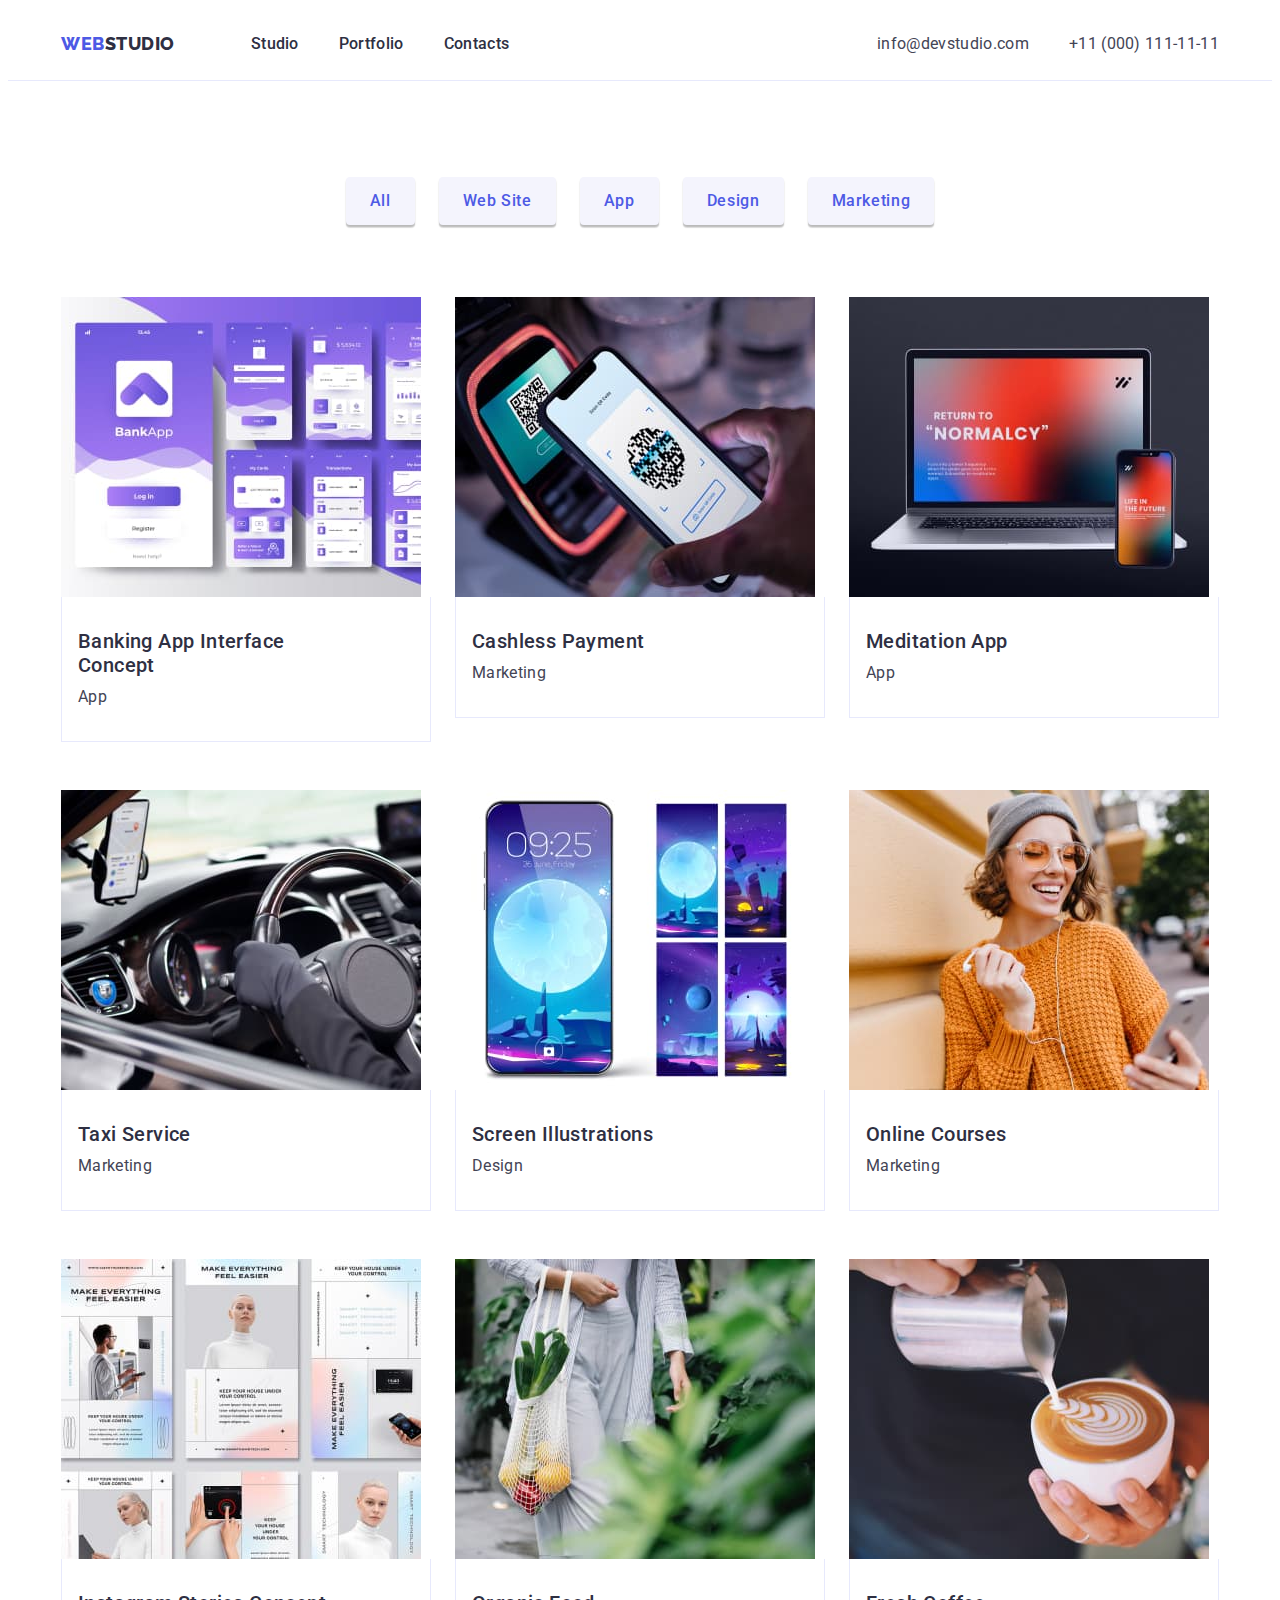
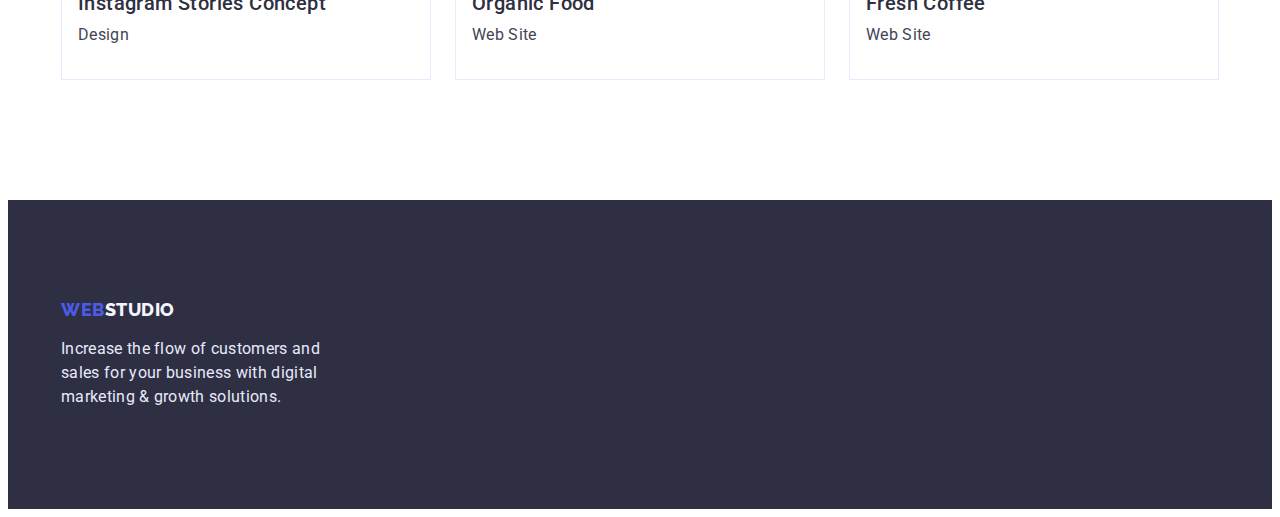
==== portfolio.html @ d5cd7279 "Initial commit" ====
<!DOCTYPE html>
<html lang="en">
  <head>
    <meta charset="UTF-8" />
    <meta http-equiv="X-UA-Compatible" content="IE=edge" />
    <meta name="viewport" content="width=device-width, initial-scale=1.0" />
    <title>Document</title>
    <link rel="preconnect" href="https://fonts.googleapis.com" />
    <link rel="preconnect" href="https://fonts.gstatic.com" crossorigin />
    <link
      href="https://fonts.googleapis.com/css2?family=Raleway:wght@800&family=Roboto:wght@400;500;700&display=swap"
      rel="stylesheet"
    />
    <link
      rel="stylesheet"
      href="https://cdnjs.cloudflare.com/ajax/libs/modern-normalize/1.1.0/modern-normalize.min.css"
      integrity="sha512-wpPYUAdjBVSE4KJnH1VR1HeZfpl1ub8YT/NKx4PuQ5NmX2tKuGu6U/JRp5y+Y8XG2tV+wKQpNHVUX03MfMFn9Q=="
      crossorigin="anonymous"
      referrerpolicy="no-referrer"
    />
    <link rel="stylesheet" href="./css/styles.css" />
  </head>
  <body class="site-body">
    <!-- Шапка сайту -->
    <header class="header">
      <div class="container">
        <nav class="header-navigation">
          <a href="./index.html" class="logo link">WEB<span class="logo-studio">STUDIO</span> </a>
          <ul class="header-list list">
            <li class="header-item">
              <a class="header-link link" href="./index.html">Studio</a>
            </li>
            <li class="header-item">
              <a class="header-link link" href="./portfolio.html">Portfolio</a>
            </li>
            <li class="header-item">
              <a class="header-link link" href="">Contacts</a>
            </li>
          </ul>
        </nav>
        <ul class="contacts-list list">
          <li class="contacts-item">
            <a class="contacts-link link" href="mailto:info@devstudio.com">info@devstudio.com</a>
          </li>
          <li class="contacts-item">
            <a class="contacts-link link" href="tel:+110001111111">+11 (000) 111-11-11</a>
          </li>
        </ul>
      </div>
    </header>

    <!--PORTFOLIO-->
    <main>
      <section class="portfolio">
        <div class="container">
          <h1 class="visually-hidden">Portfolio</h1>

          <ul class="portfolio-list list">
            <li class="portfolio-item">
              <button class="portfolio-item-btn" type="button">All</button>
            </li>
            <li class="portfolio-item">
              <button class="portfolio-item-btn" type="button">Web Site</button>
            </li>
            <li class="portfolio-item">
              <button class="portfolio-item-btn" type="button">App</button>
            </li>
            <li class="portfolio-item">
              <button class="portfolio-item-btn" type="button">Design</button>
            </li>
            <li class="portfolio-item">
              <button class="portfolio-item-btn" type="button">Marketing</button>
            </li>
          </ul>

          <ul class="gallery list">
            <li class="gallery-item">
              <img src="./images/banking.jpg" alt="banking" width="360" height="300" />
              <div class="gallery-item-box">
                <h2 class="gallery-item-title">Banking App Interface Concept</h2>
                <p class="gallery-item-text">App</p>
              </div>
              <p></p>
            </li>
            <li class="gallery-item">
              <img src="./images/cashless.jpg" alt="cashless" width="360" height="300" />
              <div class="gallery-item-box">
                <h2 class="gallery-item-title">Cashless Payment</h2>
                <p class="gallery-item-text">Marketing</p>
              </div>
              <p></p>
            </li>
            <li class="gallery-item">
              <img src="./images/meditation.jpg" alt="meditation" width="360" height="300" />
              <div class="gallery-item-box">
                <h2 class="gallery-item-title">Meditation App</h2>
                <p class="gallery-item-text">App</p>
              </div>
              <p></p>
            </li>
            <li class="gallery-item">
              <img src="./images/taxi.jpg" alt="taxi" width="360" height="300" />
              <div class="gallery-item-box">
                <h2 class="gallery-item-title">Taxi Service</h2>
                <p class="gallery-item-text">Marketing</p>
              </div>
              <p></p>
            </li>
            <li class="gallery-item">
              <img src="./images/screen.jpg" alt="screen" width="360" height="300" />
              <div class="gallery-item-box">
                <h2 class="gallery-item-title">Screen Illustrations</h2>
                <p class="gallery-item-text">Design</p>
              </div>
              <p></p>
            </li>
            <li class="gallery-item">
              <img src="./images/online.jpg" alt="online" width="360" height="300" />
              <div class="gallery-item-box">
                <h2 class="gallery-item-title">Online Courses</h2>
                <p class="gallery-item-text">Marketing</p>
              </div>
              <p></p>
            </li>
            <li class="gallery-item">
              <img src="./images/instagram.jpg" alt="instagram" width="360" height="300" />
              <div class="gallery-item-box">
                <h2 class="gallery-item-title">Instagram Stories Concept</h2>
                <p class="gallery-item-text">Design</p>
              </div>
              <p></p>
            </li>
            <li class="gallery-item">
              <img src="./images/organic.jpg" alt="organic" width="360" height="300" />
              <div class="gallery-item-box">
                <h2 class="gallery-item-title">Organic Food</h2>
                <p class="gallery-item-text">Web Site</p>
              </div>
              <p></p>
            </li>
            <li class="gallery-item">
              <img src="./images/fresh.jpg" alt="fresh" width="360" height="300" />
              <div class="gallery-item-box">
                <h2 class="gallery-item-title">Fresh Coffee</h2>
                <p class="gallery-item-text">Web Site</p>
              </div>
              <p></p>
            </li>
          </ul>
        </div>
      </section>
    </main>

    <!-- Футер -->
    <footer class="footer">
      <div class="container">
        <a href="./index.html" class="logo-footer link"
          >WEB<span class="logo-footer-studio">STUDIO</span>
        </a>
        <p class="footer-text">
          Increase the flow of customers and sales for your business with digital marketing & growth
          solutions.
        </p>
      </div>
    </footer>
  </body>
</html>
---- css/styles.css ----
:root {
  --background-color: #ffffff;
  --logo-color: #4d5ae5;
  --title-color: #2e2f42;
  --text-color: #434455;
  --light-color: #f4f4fd;
  --pressed-state-color: #404bbf;
  --accent-color: #e7e9fc;
}
/*---------------Скидання стилів---------------*/
p,
h1,
h2,
h3,
h4,
h5,
h6 {
  margin: 0;
}
ul {
  margin: 0;
  padding-left: 0;
}
img {
  display: block;
  max-width: 100%;
  height: auto;
}

/*---------------BODY---------------*/
body {
  font-family: 'Roboto', sans-serif;
  color: var(--title-color);
  background-color: var(--background-color);
  font-weight: 400;
}
.list {
  list-style: none;
}

.link {
  text-decoration: none;
}
.visually-hidden {
  position: absolute;
  width: 1px;
  height: 1px;
  margin: -1px;
  border: 0;
  padding: 0;

  white-space: nowrap;
  clip-path: inset(100%);
  clip: rect(0 0 0 0);
  overflow: hidden;
}

.container {
  width: 1158px;
  padding-left: 15px;
  padding-right: 15px;
  margin: 0 auto;
}

/*---------------HEADER---------------*/
.header {
  padding-top: 24px;
  padding-bottom: 24px;
  border-bottom: 1px solid var(--accent-color);
}
.header > .container {
  display: flex;
  align-items: center;
}
.header-navigation {
  display: flex;
  align-items: center;
  margin-right: auto;
}
.logo {
  font-family: 'Raleway', sans-serif;
  font-weight: 800;
  font-size: 18px;
  line-height: 1.33;
  align-items: center;
  letter-spacing: 0.03em;
  text-transform: uppercase;
  color: var(--logo-color);
  margin-right: 76px;
}
.logo-studio {
  font-family: 'Raleway', sans-serif;
  font-weight: 800;
  font-size: 18px;
  line-height: 1.33;
  align-items: center;
  letter-spacing: 0.03em;
  text-transform: uppercase;
  color: var(--title-color);
}
.header-list {
  display: flex;
  gap: 40px;
}

.header-link {
  font-weight: 500;
  font-size: 16px;
  line-height: 1.5;
  letter-spacing: 0.02em;
  color: var(--title-color);
}
.header-link:hover,
.header-link:focus {
  color: var(--pressed-state-color);
}
.contacts-list {
  display: flex;
}
.contacts-item {
  margin-right: 40px;
}
.contacts-link {
  font-size: 16px;
  line-height: 1.5;
  letter-spacing: 0.02em;
  color: var(--text-color);
}
.contacts-item:last-child {
  margin-right: 0;
}
.contacts-link:hover,
.contacts-link:focus {
  color: var(--pressed-state-color);
}
/*------------------HERO------------------*/
.hero {
  background-color: var(--title-color);
  text-align: center;
  padding: 188px 0;
  margin: 0 auto;
}
.hero-title {
  width: 496px;
  font-weight: 700;
  font-size: 56px;
  line-height: 1.07;
  align-items: center;
  letter-spacing: 0.02em;
  color: var(--background-color);
  margin-right: auto;
  margin-left: auto;
}
.hero-btn {
  font-family: inherit;
  font-weight: 500;
  font-size: 16px;
  line-height: 1.18;
  align-items: center;
  letter-spacing: 0.04em;
  color: var(--background-color);
  background-color: var(--logo-color);
  border: none;
  cursor: pointer;
  box-shadow: 0px 4px 4px rgba(0, 0, 0, 0.15);
  border-radius: 4px;
  padding: 16px 32px;
  margin-top: 48px;
}
.hero-btn:hover,
.hero-btn:focus {
  background-color: var(--pressed-state-color);
}
/*------------------Цінності компанії------------------*/
.values {
  /* width: 1128px;
  padding: 95px 95px 95px 95px; */
  padding-top: 120px;
  padding-bottom: 120px;
}
.values-list {
  display: flex;
  margin-right: 24px;
}
.values-item {
  margin-right: 24px;
}
.values-item:last-child {
  margin-right: 0;
}
.values-title {
  font-weight: 500;
  font-size: 20px;
  line-height: 1.2;
  letter-spacing: 0.02em;
  color: var(--title-color);
  margin-bottom: 8px;
}
.values-item-text {
  width: 264px;
  font-size: 16px;
  line-height: 1.5;
  letter-spacing: 0.02em;
  color: var(--text-color);
}

/*------------------Що ми робимо------------------*/
.actions {
  padding-bottom: 120px;
}
.actions-title {
  font-weight: 700;
  font-size: 36px;
  line-height: 1.11;
  text-align: center;
  letter-spacing: 0.02em;
  text-transform: capitalize;
  color: var(--title-color);
  margin-bottom: 72px;
}
.actions-list {
  display: flex;
  gap: 24px;
}
.actions-item {
  background-color: var(--accent-color);
}
/*------------------Команда------------------*/
.team {
  background-color: var(--light-color);
  padding-bottom: 120px;
  padding-top: 120px;
}
.team-title {
  font-weight: 700;
  font-size: 36px;
  line-height: 1.11;
  text-align: center;
  letter-spacing: 0.02em;
  text-transform: capitalize;
  color: var(--title-color);
  margin-bottom: 72px;
}
.team-list {
  display: flex;
  gap: 24px;
}
.team-item {
  background-color: var(--background-color);
}
.team-item-box {
  padding-top: 32px;
  padding-bottom: 32px;
  box-shadow: 0px 1px 6px rgba(46, 47, 66, 0.08), 0px 1px 1px rgba(46, 47, 66, 0.16),
    0px 2px 1px rgba(46, 47, 66, 0.08);
  border-radius: 0px 0px 4px 4px;
}
.team-item-title {
  font-weight: 500;
  font-size: 20px;
  line-height: 1.2;
  text-align: center;
  letter-spacing: 0.02em;
  color: var(--title-color);
  margin-bottom: 8px;
}
.team-item-text {
  font-size: 16px;
  line-height: 1.5;
  text-align: center;
  letter-spacing: 0.02em;
  color: var(--text-color);
}
/*------------------FOOTER------------------*/
.footer {
  background-color: var(--title-color);
  padding-top: 100px;
  padding-bottom: 100px;
}
.logo-footer {
  font-family: 'Raleway', sans-serif;
  font-weight: 800;
  font-size: 18px;
  line-height: 1.16;
  align-items: center;
  letter-spacing: 0.03em;
  text-transform: uppercase;
  color: var(--logo-color);
}
.logo-footer-studio {
  font-family: 'Raleway', sans-serif;
  font-weight: 800;
  font-size: 18px;
  line-height: 1.16;
  align-items: center;
  letter-spacing: 0.03em;
  text-transform: uppercase;
  color: var(--light-color);
}
.footer-text {
  width: 264px;
  font-size: 16px;
  line-height: 1.5;
  letter-spacing: 0.02em;
  color: var(--accent-color);
  margin-top: 16px;
}
/*------------------PORTFOLIO------------------*/
.portfolio {
  padding-top: 96px;
  padding-bottom: 120px;
}
.portfolio-list {
  display: flex;
  justify-content: center;
  /* padding-top: 96px; */
  margin-bottom: 72px;
}
.portfolio-item {
  margin-right: 24px;
}
.portfolio-item-btn {
  font-family: inherit;
  font-weight: 500;
  font-size: 16px;
  line-height: 1.5;
  align-items: center;
  text-align: center;
  letter-spacing: 0.04em;
  color: var(--logo-color);
  background-color: var(--light-color);
  border: none;
  cursor: pointer;
  box-shadow: 0px 3px 1px rgba(0, 0, 0, 0.1), 0px 2px 1px rgba(0, 0, 0, 0.08),
    0px 2px 2px rgba(0, 0, 0, 0.12);
  border-radius: 4px;
  padding: 12px 24px;
}
.portfolio-item:last-child {
  margin-right: 0;
}
.portfolio-item-btn:hover,
.portfolio-item-btn:focus {
  color: var(--background-color);
  background-color: var(--pressed-state-color);
}
.gallery {
  /* padding-bottom: 120px; */
  display: flex;
  flex-wrap: wrap;
  column-gap: 24px;
  row-gap: 48px;
}
.gallery-item {
  width: calc((100% - 48px) / 3);
}
.gallery-item-box {
  padding-top: 32px;
  padding-bottom: 32px;
  padding-left: 16px;
  padding-right: 95px;
  border: 1px solid var(--accent-color);
  border-top: transparent;
}
.gallery-item-title {
  font-weight: 500;
  font-size: 20px;
  line-height: 1.2;
  letter-spacing: 0.02em;
  color: var(--title-color);
  margin-bottom: 8px;
}
.gallery-item-text {
  font-size: 16px;
  line-height: 1.5;
  letter-spacing: 0.02em;
  color: var(--text-color);
}
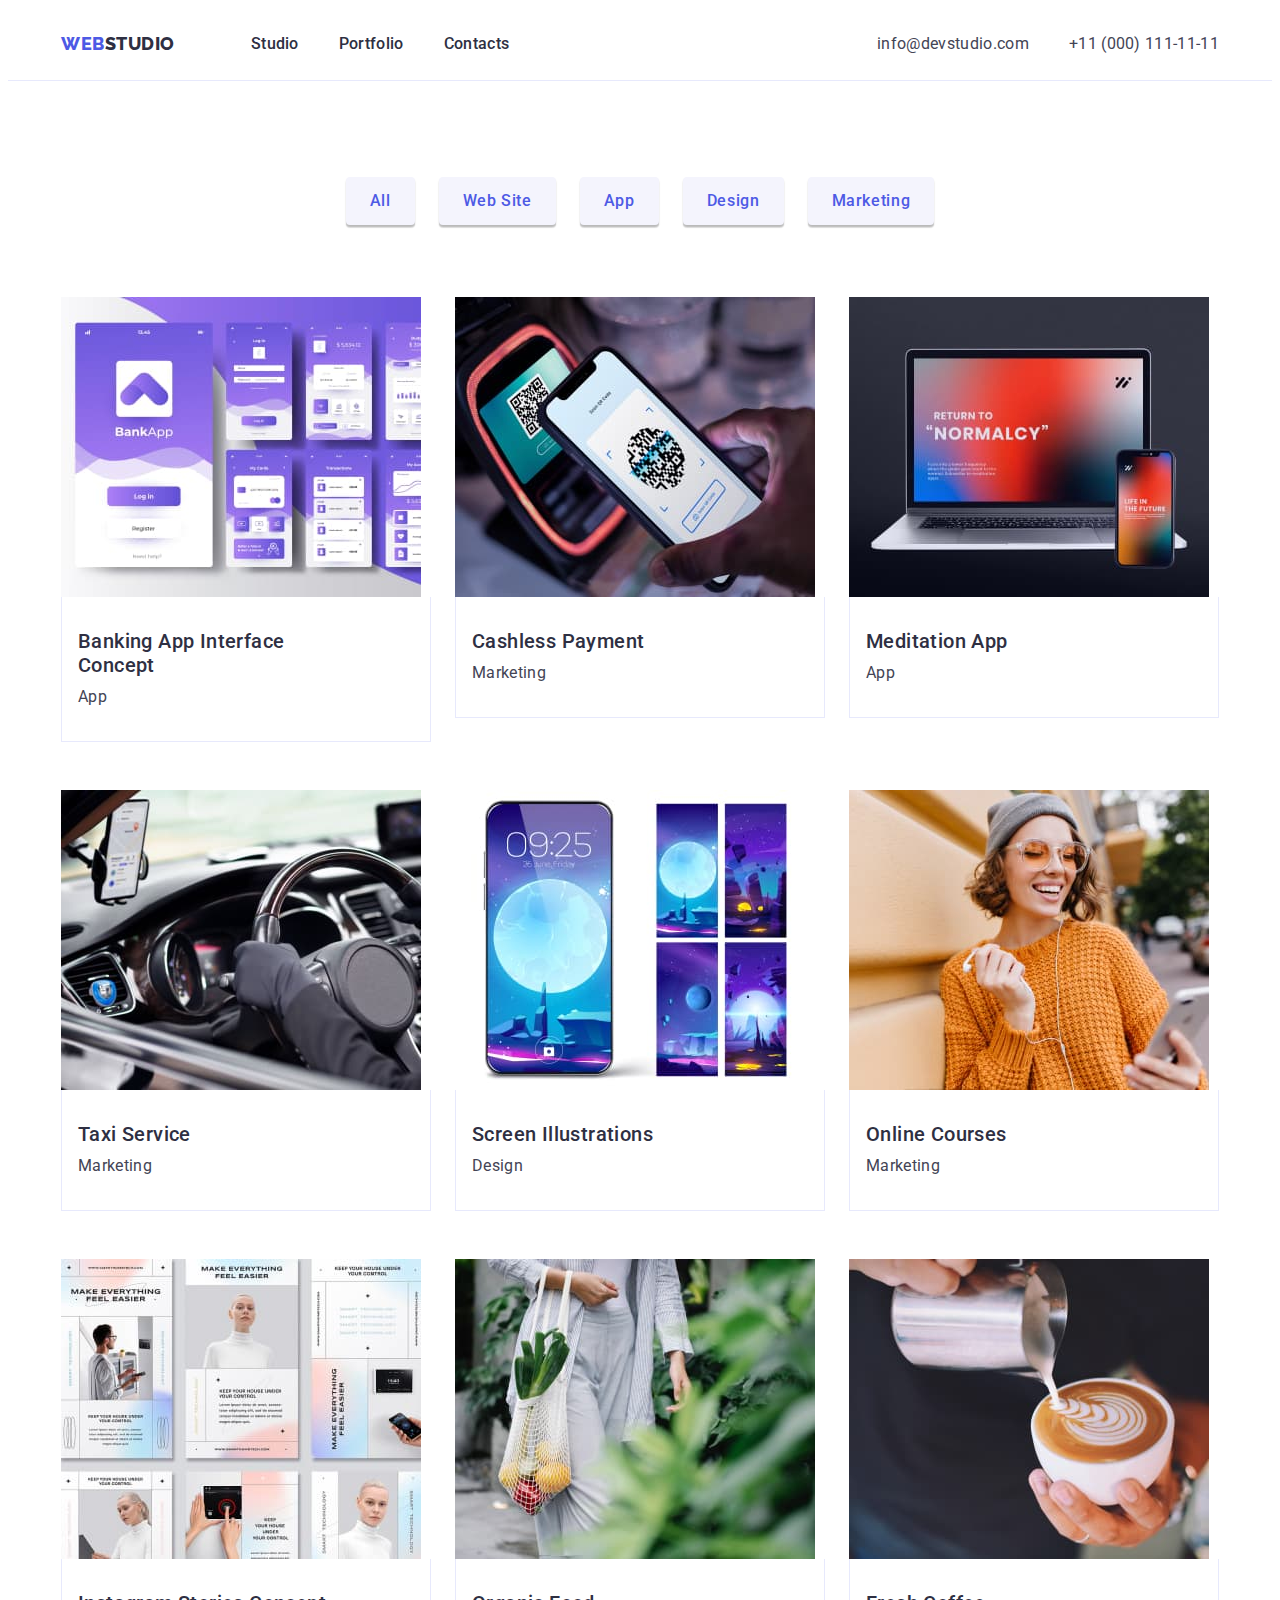
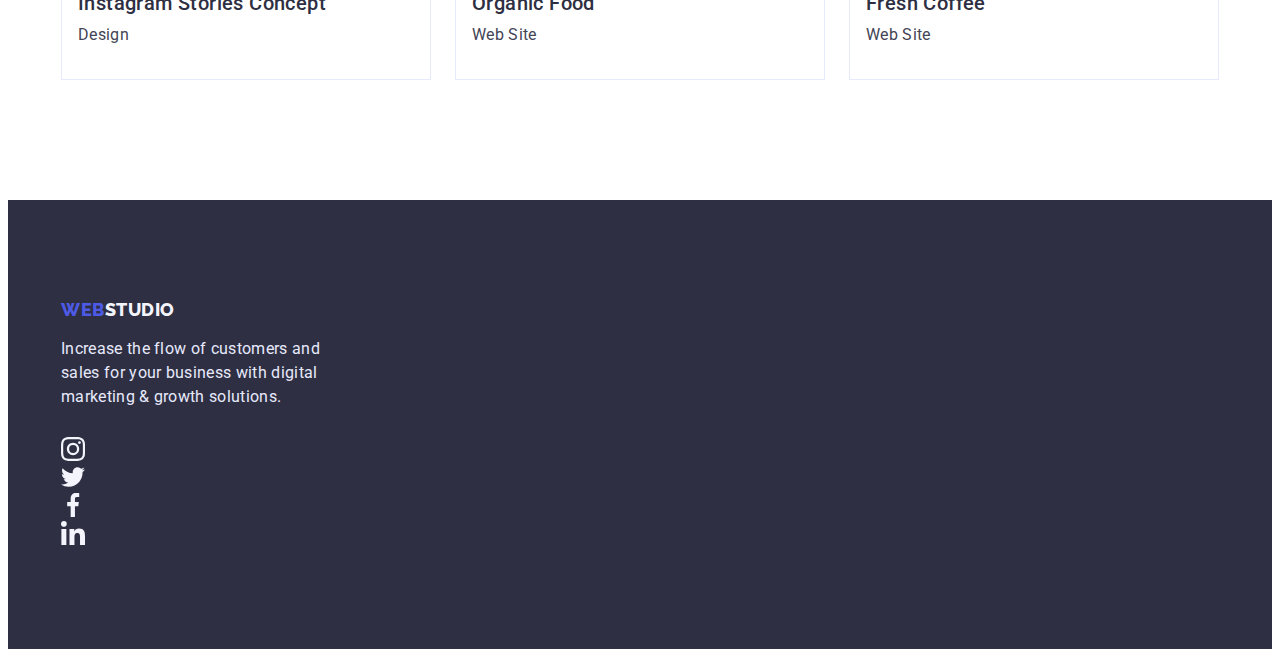
==== commit ec00fa12: "Додає верстку сайту" ====
--- a/portfolio.html
+++ b/portfolio.html
@@ -154,13 +154,48 @@
     <!-- Футер -->
     <footer class="footer">
       <div class="container">
-        <a href="./index.html" class="logo-footer link"
-          >WEB<span class="logo-footer-studio">STUDIO</span>
-        </a>
-        <p class="footer-text">
-          Increase the flow of customers and sales for your business with digital marketing & growth
-          solutions.
-        </p>
+        <div class="logo-box">
+          <a href="./index.html" class="logo-footer link"
+            >WEB<span class="logo-footer-studio">STUDIO</span>
+          </a>
+          <p class="footer-text">
+            Increase the flow of customers and sales for your business with digital marketing &
+            growth solutions.
+          </p>
+        </div>
+        <div class="footer-box">
+          <h2 class="footer-title">Social media</h2>
+          <ul class="footer-list list">
+            <li class="footer-item">
+              <a href="" class="footer-link link">
+                <svg class="icon-footer" width="24" height="24">
+                  <use href="./images/icons.svg#icon-instagram"></use>
+                </svg>
+              </a>
+            </li>
+            <li class="footer-item">
+              <a href="" class="footer-link link">
+                <svg class="icon-footer" width="24" height="24">
+                  <use href="./images/icons.svg#icon-twitter"></use>
+                </svg>
+              </a>
+            </li>
+            <li class="footer-item">
+              <a href="" class="footer-link link">
+                <svg class="icon-footer" width="24" height="24">
+                  <use href="./images/icons.svg#icon-facebook"></use>
+                </svg>
+              </a>
+            </li>
+            <li class="footer-item">
+              <a href="" class="footer-link link">
+                <svg class="icon-footer" width="24" height="24">
+                  <use href="./images/icons.svg#icon-linkedin"></use>
+                </svg>
+              </a>
+            </li>
+          </ul>
+        </div>
       </div>
     </footer>
   </body>
